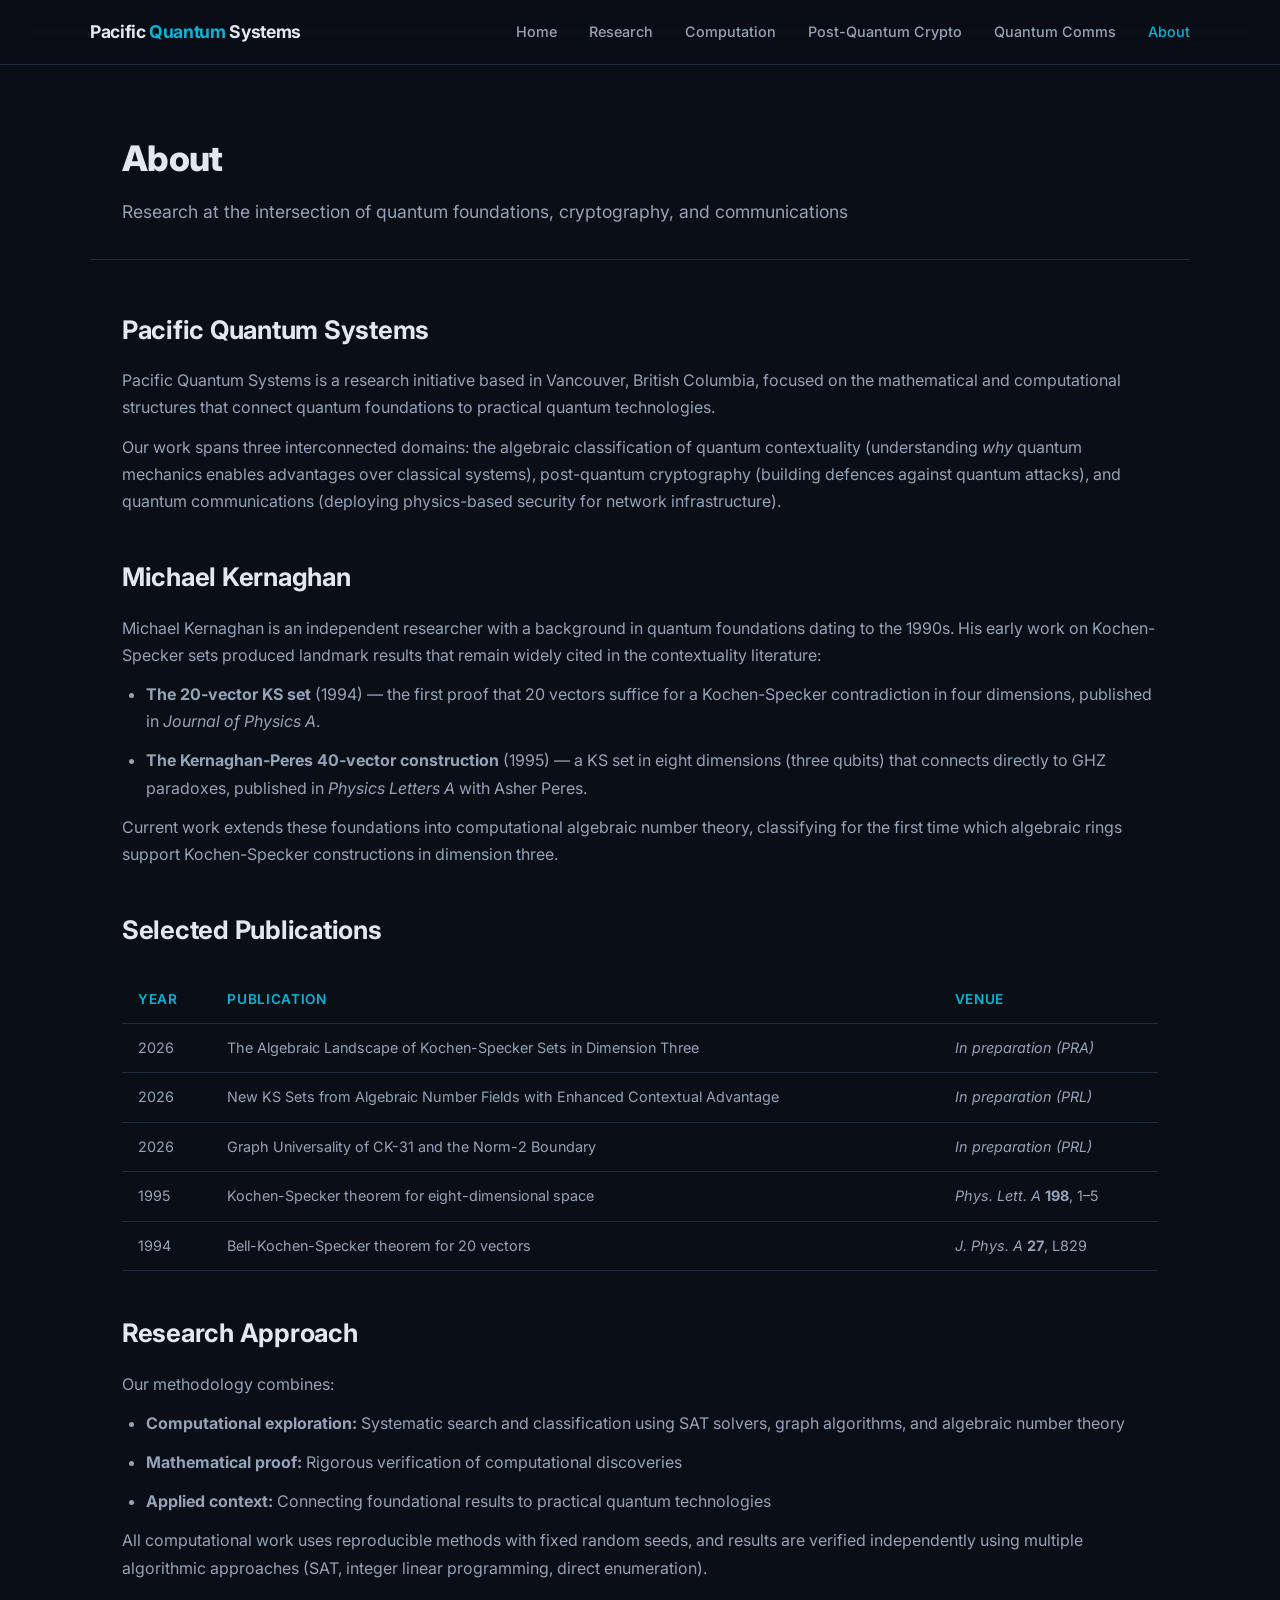
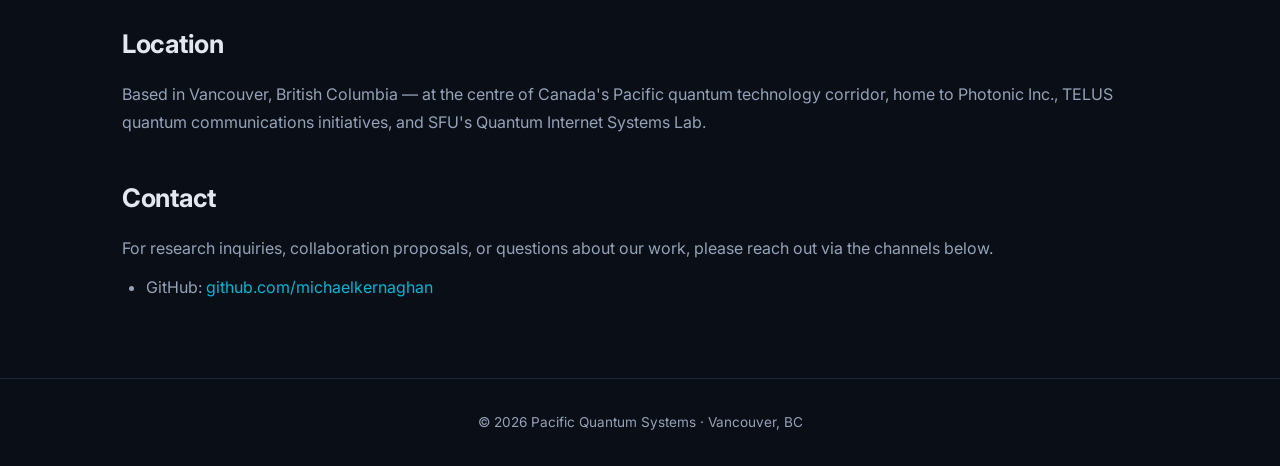
==== about.html @ 531f08da "Initial site: Pacific Quantum Systems" ====
<!DOCTYPE html>
<html lang="en">
<head>
  <meta charset="UTF-8">
  <meta name="viewport" content="width=device-width, initial-scale=1.0">
  <title>About — Pacific Quantum Systems</title>
  <meta name="description" content="About Pacific Quantum Systems and Michael Kernaghan's research in quantum foundations and cryptography.">
  <link rel="preconnect" href="https://fonts.googleapis.com">
  <link href="https://fonts.googleapis.com/css2?family=Inter:wght@400;500;600;700;800&family=JetBrains+Mono:wght@400;500&display=swap" rel="stylesheet">
  <link rel="stylesheet" href="css/style.css">
</head>
<body>

<nav>
  <div class="nav-inner">
    <a href="index.html" class="logo">Pacific <span>Quantum</span> Systems</a>
    <button class="menu-toggle" onclick="document.querySelector('nav ul').classList.toggle('open')">&#9776;</button>
    <ul>
      <li><a href="index.html">Home</a></li>
      <li><a href="research.html">Research</a></li>
      <li><a href="computational.html">Computation</a></li>
      <li><a href="pqc.html">Post-Quantum Crypto</a></li>
      <li><a href="quantum-comms.html">Quantum Comms</a></li>
      <li><a href="about.html" class="active">About</a></li>
    </ul>
  </div>
</nav>

<div class="page-header">
  <h1>About</h1>
  <p>Research at the intersection of quantum foundations, cryptography, and communications</p>
</div>

<div class="content">

  <h2>Pacific Quantum Systems</h2>
  <p>
    Pacific Quantum Systems is a research initiative based in Vancouver, British
    Columbia, focused on the mathematical and computational structures that connect
    quantum foundations to practical quantum technologies.
  </p>
  <p>
    Our work spans three interconnected domains: the algebraic classification of
    quantum contextuality (understanding <em>why</em> quantum mechanics enables
    advantages over classical systems), post-quantum cryptography (building
    defences against quantum attacks), and quantum communications (deploying
    physics-based security for network infrastructure).
  </p>

  <h2>Michael Kernaghan</h2>
  <p>
    Michael Kernaghan is an independent researcher with a background in quantum
    foundations dating to the 1990s. His early work on Kochen-Specker sets
    produced landmark results that remain widely cited in the contextuality
    literature:
  </p>
  <ul>
    <li>
      <strong>The 20-vector KS set</strong> (1994) &mdash; the first proof that
      20 vectors suffice for a Kochen-Specker contradiction in four dimensions,
      published in <em>Journal of Physics A</em>.
    </li>
    <li>
      <strong>The Kernaghan-Peres 40-vector construction</strong> (1995) &mdash;
      a KS set in eight dimensions (three qubits) that connects directly to
      GHZ paradoxes, published in <em>Physics Letters A</em> with Asher Peres.
    </li>
  </ul>
  <p>
    Current work extends these foundations into computational algebraic number
    theory, classifying for the first time which algebraic rings support
    Kochen-Specker constructions in dimension three.
  </p>

  <h2>Selected Publications</h2>
  <table>
    <thead>
      <tr>
        <th>Year</th>
        <th>Publication</th>
        <th>Venue</th>
      </tr>
    </thead>
    <tbody>
      <tr>
        <td>2026</td>
        <td>The Algebraic Landscape of Kochen-Specker Sets in Dimension Three</td>
        <td><em>In preparation (PRA)</em></td>
      </tr>
      <tr>
        <td>2026</td>
        <td>New KS Sets from Algebraic Number Fields with Enhanced Contextual Advantage</td>
        <td><em>In preparation (PRL)</em></td>
      </tr>
      <tr>
        <td>2026</td>
        <td>Graph Universality of CK-31 and the Norm-2 Boundary</td>
        <td><em>In preparation (PRL)</em></td>
      </tr>
      <tr>
        <td>1995</td>
        <td>Kochen-Specker theorem for eight-dimensional space</td>
        <td><em>Phys. Lett. A</em> <strong>198</strong>, 1&ndash;5</td>
      </tr>
      <tr>
        <td>1994</td>
        <td>Bell-Kochen-Specker theorem for 20 vectors</td>
        <td><em>J. Phys. A</em> <strong>27</strong>, L829</td>
      </tr>
    </tbody>
  </table>

  <h2>Research Approach</h2>
  <p>
    Our methodology combines:
  </p>
  <ul>
    <li><strong>Computational exploration:</strong> Systematic search and classification using SAT solvers, graph algorithms, and algebraic number theory</li>
    <li><strong>Mathematical proof:</strong> Rigorous verification of computational discoveries</li>
    <li><strong>Applied context:</strong> Connecting foundational results to practical quantum technologies</li>
  </ul>
  <p>
    All computational work uses reproducible methods with fixed random seeds,
    and results are verified independently using multiple algorithmic approaches
    (SAT, integer linear programming, direct enumeration).
  </p>

  <h2>Location</h2>
  <p>
    Based in Vancouver, British Columbia &mdash; at the centre of Canada's
    Pacific quantum technology corridor, home to Photonic Inc., TELUS quantum
    communications initiatives, and SFU's Quantum Internet Systems Lab.
  </p>

  <h2>Contact</h2>
  <p>
    For research inquiries, collaboration proposals, or questions about our work,
    please reach out via the channels below.
  </p>
  <ul>
    <li>GitHub: <a href="https://github.com/michaelkernaghan">github.com/michaelkernaghan</a></li>
  </ul>

</div>

<footer>
  <p>&copy; 2026 Pacific Quantum Systems &middot; Vancouver, BC</p>
</footer>

</body>
</html>
---- css/style.css ----
/* Pacific Quantum Systems — Clean Modern Design */

:root {
  --bg: #0a0e17;
  --bg-card: #111827;
  --bg-card-hover: #1a2332;
  --text: #e2e8f0;
  --text-muted: #94a3b8;
  --accent: #06b6d4;
  --accent-dim: rgba(6, 182, 212, 0.15);
  --accent-bright: #22d3ee;
  --border: #1e293b;
  --font: 'Inter', -apple-system, BlinkMacSystemFont, 'Segoe UI', sans-serif;
  --font-mono: 'JetBrains Mono', 'Fira Code', monospace;
  --max-width: 1100px;
  --radius: 8px;
}

*, *::before, *::after { box-sizing: border-box; margin: 0; padding: 0; }

html { scroll-behavior: smooth; }

body {
  font-family: var(--font);
  background: var(--bg);
  color: var(--text);
  line-height: 1.7;
  font-size: 16px;
  min-height: 100vh;
}

a { color: var(--accent); text-decoration: none; transition: color 0.2s; }
a:hover { color: var(--accent-bright); }

/* Navigation */
nav {
  position: sticky;
  top: 0;
  z-index: 100;
  background: rgba(10, 14, 23, 0.85);
  backdrop-filter: blur(16px);
  border-bottom: 1px solid var(--border);
  padding: 0 2rem;
}

nav .nav-inner {
  max-width: var(--max-width);
  margin: 0 auto;
  display: flex;
  align-items: center;
  justify-content: space-between;
  height: 64px;
}

nav .logo {
  font-size: 1.1rem;
  font-weight: 700;
  color: var(--text);
  letter-spacing: -0.02em;
}

nav .logo span { color: var(--accent); }

nav ul {
  list-style: none;
  display: flex;
  gap: 2rem;
}

nav ul a {
  color: var(--text-muted);
  font-size: 0.9rem;
  font-weight: 500;
  transition: color 0.2s;
}

nav ul a:hover,
nav ul a.active { color: var(--accent); }

/* Hamburger menu for mobile */
.menu-toggle { display: none; background: none; border: none; color: var(--text); font-size: 1.5rem; cursor: pointer; }

/* Hero */
.hero {
  max-width: var(--max-width);
  margin: 0 auto;
  padding: 6rem 2rem 4rem;
}

.hero h1 {
  font-size: clamp(2.2rem, 5vw, 3.5rem);
  font-weight: 800;
  line-height: 1.15;
  letter-spacing: -0.03em;
  margin-bottom: 1.5rem;
}

.hero h1 .highlight {
  background: linear-gradient(135deg, var(--accent), #818cf8);
  -webkit-background-clip: text;
  -webkit-text-fill-color: transparent;
  background-clip: text;
}

.hero .subtitle {
  font-size: 1.2rem;
  color: var(--text-muted);
  max-width: 640px;
  margin-bottom: 2rem;
}

/* Page header (inner pages) */
.page-header {
  max-width: var(--max-width);
  margin: 0 auto;
  padding: 4rem 2rem 2rem;
  border-bottom: 1px solid var(--border);
  margin-bottom: 3rem;
}

.page-header h1 {
  font-size: 2.2rem;
  font-weight: 800;
  letter-spacing: -0.02em;
  margin-bottom: 0.5rem;
}

.page-header p {
  color: var(--text-muted);
  font-size: 1.1rem;
}

/* Content */
.content {
  max-width: var(--max-width);
  margin: 0 auto;
  padding: 0 2rem 4rem;
}

/* Cards grid */
.cards {
  display: grid;
  grid-template-columns: repeat(auto-fit, minmax(300px, 1fr));
  gap: 1.5rem;
  margin-bottom: 3rem;
}

.card {
  background: var(--bg-card);
  border: 1px solid var(--border);
  border-radius: var(--radius);
  padding: 2rem;
  transition: background 0.2s, border-color 0.2s;
}

.card:hover {
  background: var(--bg-card-hover);
  border-color: var(--accent);
}

.card .icon {
  font-size: 1.8rem;
  margin-bottom: 1rem;
  display: block;
}

.card h3 {
  font-size: 1.15rem;
  font-weight: 700;
  margin-bottom: 0.5rem;
}

.card p {
  color: var(--text-muted);
  font-size: 0.95rem;
}

/* Pillar cards on home */
.pillar-link { display: block; }

/* Section headings */
.content h2 {
  font-size: 1.6rem;
  font-weight: 700;
  margin: 2.5rem 0 1rem;
  letter-spacing: -0.01em;
}

.content h3 {
  font-size: 1.2rem;
  font-weight: 600;
  margin: 2rem 0 0.75rem;
}

.content p, .content li {
  color: var(--text-muted);
  margin-bottom: 0.75rem;
}

.content ul, .content ol {
  padding-left: 1.5rem;
}

/* Tables */
table {
  width: 100%;
  border-collapse: collapse;
  margin: 1.5rem 0;
  font-size: 0.9rem;
}

th, td {
  text-align: left;
  padding: 0.75rem 1rem;
  border-bottom: 1px solid var(--border);
}

th {
  color: var(--accent);
  font-weight: 600;
  font-size: 0.85rem;
  text-transform: uppercase;
  letter-spacing: 0.05em;
}

td { color: var(--text-muted); }

/* Code / math */
code, .math {
  font-family: var(--font-mono);
  font-size: 0.9em;
  background: var(--accent-dim);
  padding: 0.15em 0.4em;
  border-radius: 4px;
  color: var(--accent-bright);
}

pre {
  background: var(--bg-card);
  border: 1px solid var(--border);
  border-radius: var(--radius);
  padding: 1.5rem;
  overflow-x: auto;
  margin: 1rem 0;
}

pre code { background: none; padding: 0; }

/* Callout boxes */
.callout {
  background: var(--accent-dim);
  border-left: 3px solid var(--accent);
  border-radius: 0 var(--radius) var(--radius) 0;
  padding: 1.25rem 1.5rem;
  margin: 1.5rem 0;
}

.callout p { color: var(--text); margin-bottom: 0; }

/* Badge */
.badge {
  display: inline-block;
  font-size: 0.75rem;
  font-weight: 600;
  text-transform: uppercase;
  letter-spacing: 0.05em;
  background: var(--accent-dim);
  color: var(--accent);
  padding: 0.2em 0.6em;
  border-radius: 4px;
  margin-bottom: 0.75rem;
}

/* Footer */
footer {
  border-top: 1px solid var(--border);
  padding: 2rem;
  text-align: center;
  color: var(--text-muted);
  font-size: 0.85rem;
}

footer a { color: var(--text-muted); }
footer a:hover { color: var(--accent); }

/* Responsive */
@media (max-width: 768px) {
  nav ul { display: none; }
  .menu-toggle { display: block; }
  nav ul.open {
    display: flex;
    flex-direction: column;
    position: absolute;
    top: 64px;
    left: 0;
    right: 0;
    background: var(--bg);
    border-bottom: 1px solid var(--border);
    padding: 1rem 2rem;
    gap: 1rem;
  }
  .hero { padding: 4rem 1.5rem 3rem; }
  .content { padding: 0 1.5rem 3rem; }
  .cards { grid-template-columns: 1fr; }
}
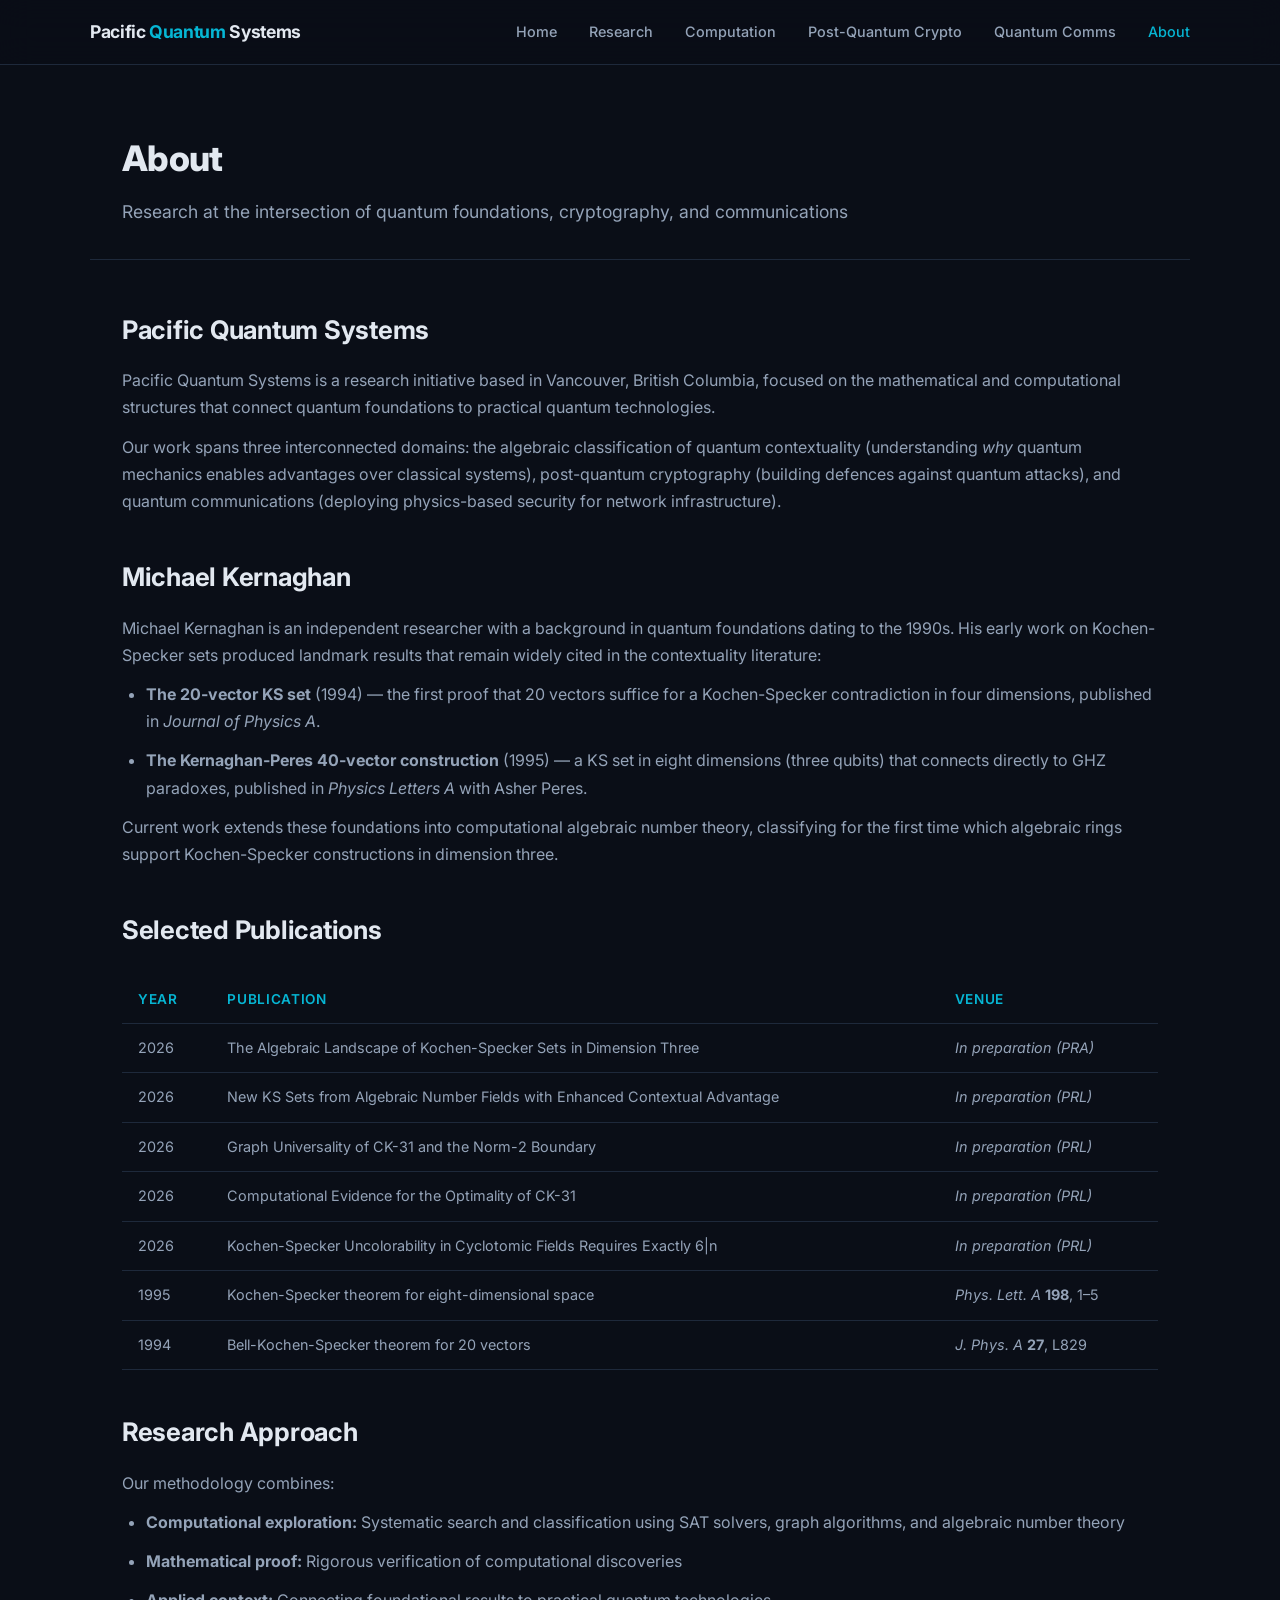
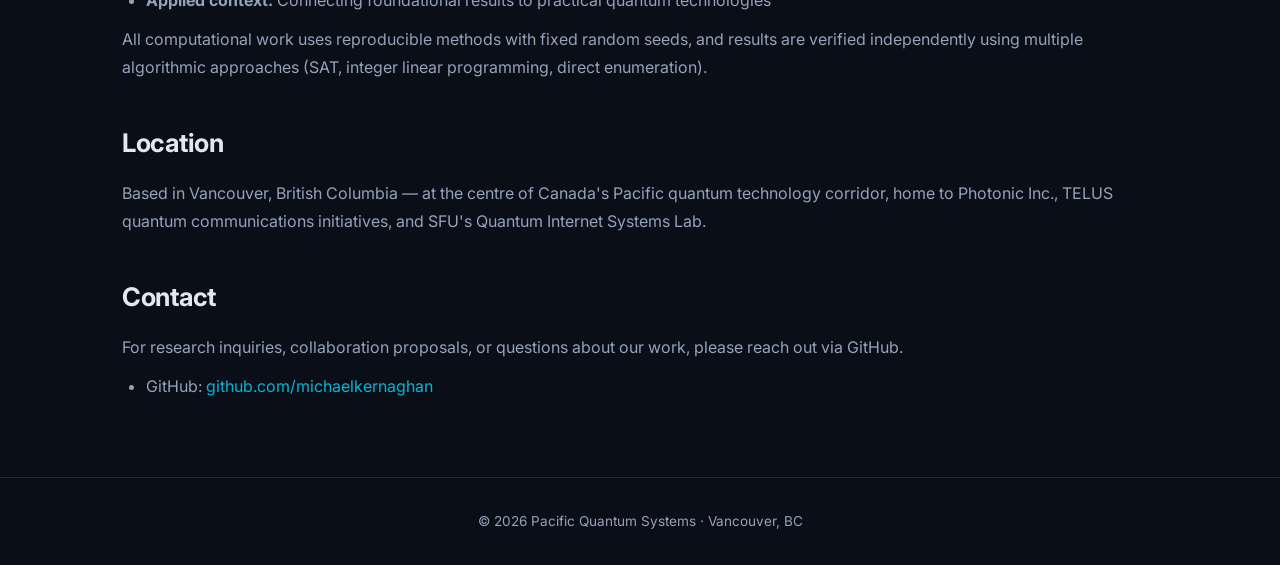
==== commit efaca51c: "Address review: add OG tags, link resources, complete publications list" ====
--- a/about.html
+++ b/about.html
@@ -5,6 +5,11 @@
   <meta name="viewport" content="width=device-width, initial-scale=1.0">
   <title>About — Pacific Quantum Systems</title>
   <meta name="description" content="About Pacific Quantum Systems and Michael Kernaghan's research in quantum foundations and cryptography.">
+  <meta property="og:title" content="About — Pacific Quantum Systems">
+  <meta property="og:description" content="About Pacific Quantum Systems and Michael Kernaghan's research in quantum foundations and cryptography.">
+  <meta property="og:type" content="website">
+  <meta property="og:url" content="https://pacific-quantum-systems.com/about.html">
+  <meta name="twitter:card" content="summary">
   <link rel="preconnect" href="https://fonts.googleapis.com">
   <link href="https://fonts.googleapis.com/css2?family=Inter:wght@400;500;600;700;800&family=JetBrains+Mono:wght@400;500&display=swap" rel="stylesheet">
   <link rel="stylesheet" href="css/style.css">
@@ -98,6 +103,16 @@
         <td><em>In preparation (PRL)</em></td>
       </tr>
       <tr>
+        <td>2026</td>
+        <td>Computational Evidence for the Optimality of CK-31</td>
+        <td><em>In preparation (PRL)</em></td>
+      </tr>
+      <tr>
+        <td>2026</td>
+        <td>Kochen-Specker Uncolorability in Cyclotomic Fields Requires Exactly 6|n</td>
+        <td><em>In preparation (PRL)</em></td>
+      </tr>
+      <tr>
         <td>1995</td>
         <td>Kochen-Specker theorem for eight-dimensional space</td>
         <td><em>Phys. Lett. A</em> <strong>198</strong>, 1&ndash;5</td>
@@ -135,7 +150,7 @@
   <h2>Contact</h2>
   <p>
     For research inquiries, collaboration proposals, or questions about our work,
-    please reach out via the channels below.
+    please reach out via GitHub.
   </p>
   <ul>
     <li>GitHub: <a href="https://github.com/michaelkernaghan">github.com/michaelkernaghan</a></li>
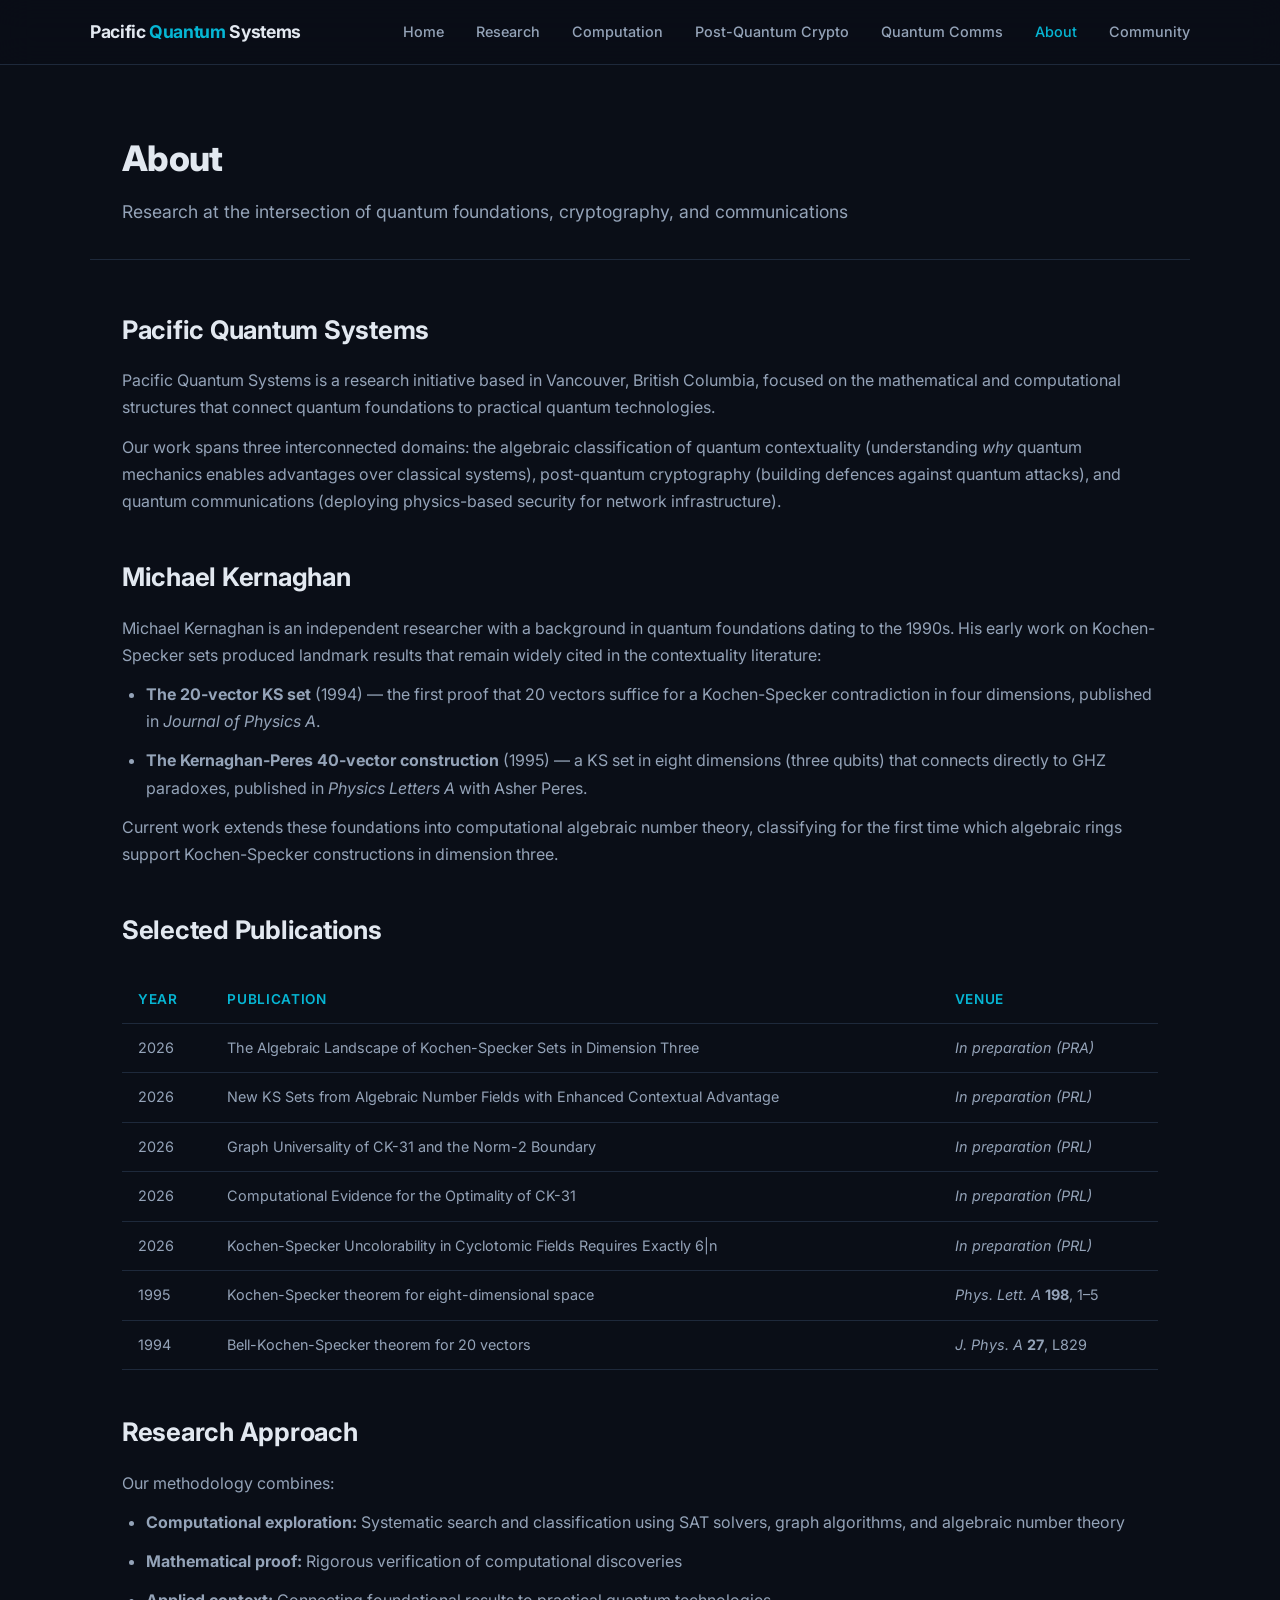
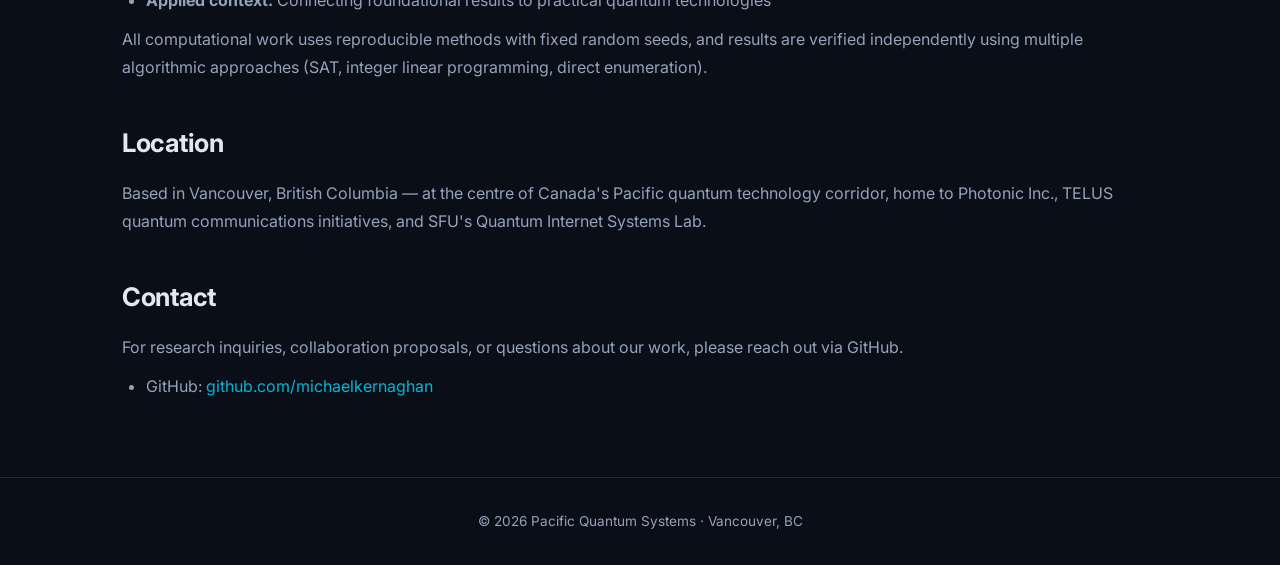
==== commit 133dcdbb: "Add Community page: related organizations, researchers, and resources" ====
--- a/about.html
+++ b/about.html
@@ -27,6 +27,7 @@
       <li><a href="pqc.html">Post-Quantum Crypto</a></li>
       <li><a href="quantum-comms.html">Quantum Comms</a></li>
       <li><a href="about.html" class="active">About</a></li>
+      <li><a href="community.html">Community</a></li>
     </ul>
   </div>
 </nav>
